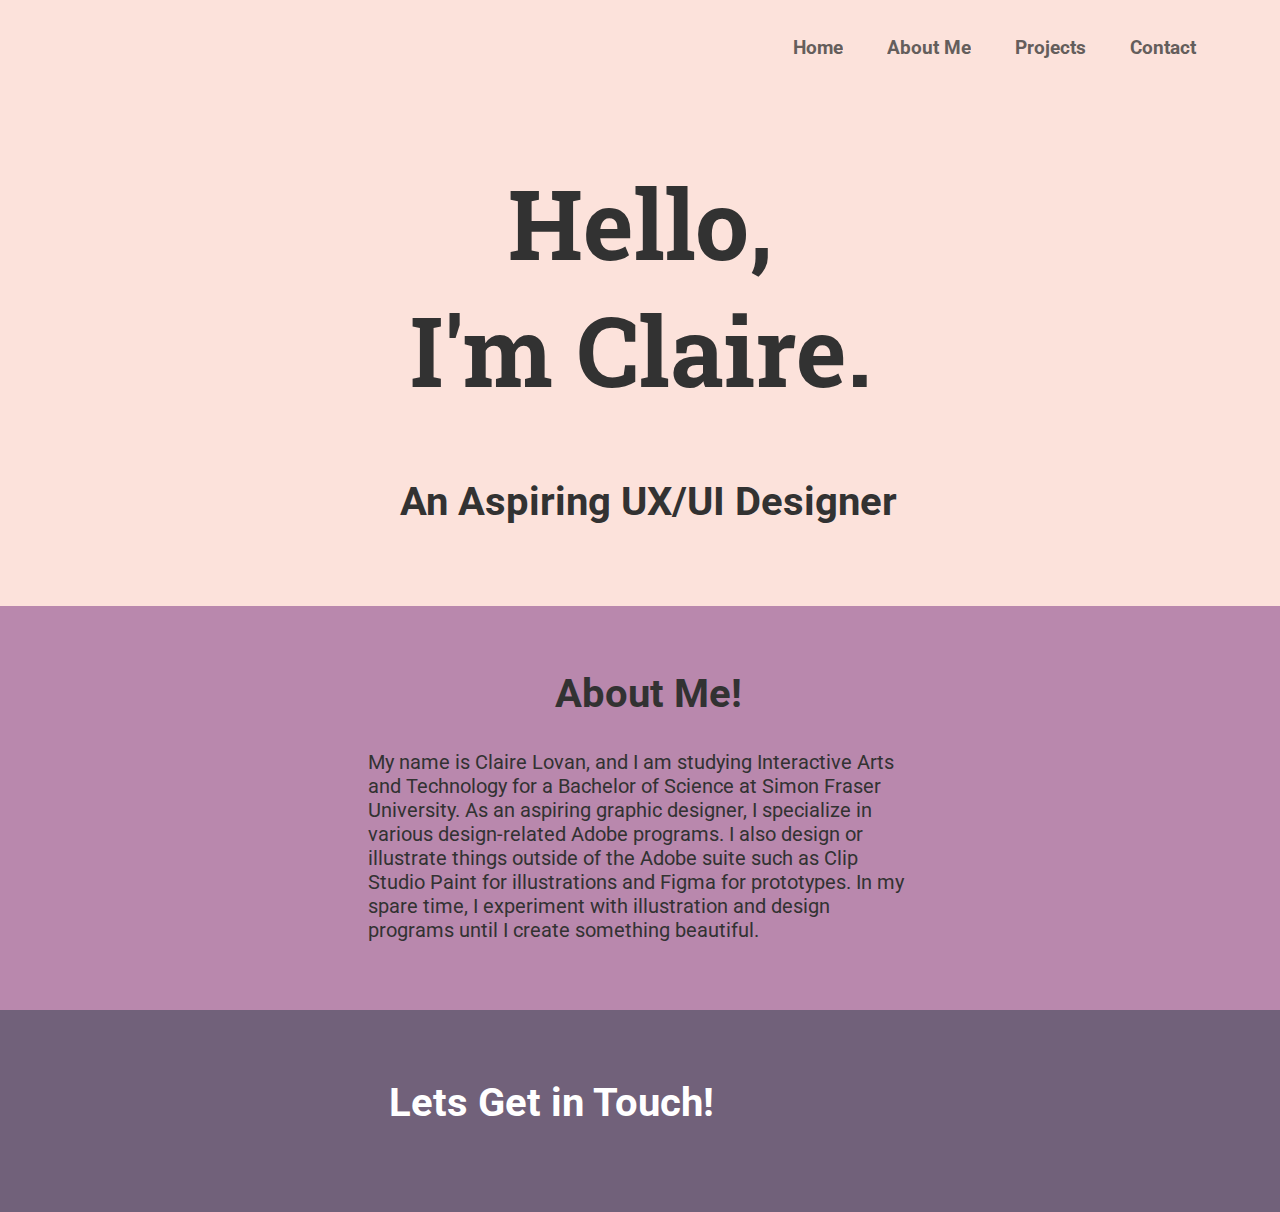
==== index.html @ 6eedde9e "Update and rename README.md to index.html" ====
<!DOCTYPE html>
<html lang = "en">
    <head>
        <meta charset="utf-8">
        <meta name="viewport" content="width=device-width, initial-scale=1">
        <title>Portfolio-home</title>
        <link href="css/stylesheet.css" rel="stylesheet">


        <link rel="preconnect" href="https://fonts.googleapis.com">
        <link rel="preconnect" href="https://fonts.gstatic.com" crossorigin>
        <link href="https://fonts.googleapis.com/css2?family=Roboto+Condensed&family=Roboto+Slab:wght@500&family=Roboto:wght@300&display=swap" rel="stylesheet">
        <!-- References:
            https://www.w3schools.com/howto/tryit.asp?filename=tryhow_js_topnav
        -->
        <link rel="stylesheet" href="https://cdnjs.cloudflare.com/ajax/libs/font-awesome/4.7.0/css/font-awesome.min.css">
    </head>
    <body>

        <nav class = "top-nav-bar" id = "top-nav">
            <a href = "portfolio-home.html" class = "top-nav-button-style">Home</a>
            <a href = "#About Me" class = "top-nav-button-style">About Me</a>
            <a href = "#projects" class = "top-nav-button-style">Projects</a>
            <a href = "#contact" class = "top-nav-button-style">Contact</a>
        </nav>

        <div class = "light-pink-container">
            <div class = "grid-container">
                
                <div class = "grid-item"></div>

                <div class = "grid-item">
                    <h1>Hello, <br>I'm Claire.</h1>
                    <h2>An Aspiring UX/UI Designer</h2>
                </div>

                <div class = "grid-item"></div>
                <div class = "grid-item"></div>
            </div>
        </div>

        <div class = "pink-container">
            <div class = "grid-container">
                <div class = "grid-item"></div>

                <div class = "grid-item">
                    <section id = "about-me">
                        <h2>About Me!</h2>
                        <p>My name is Claire Lovan, and I am studying Interactive Arts and Technology for a Bachelor of Science at Simon Fraser University. As an aspiring graphic designer, I specialize in various design-related Adobe programs. I also design or illustrate things outside of the Adobe suite such as Clip Studio Paint for illustrations and Figma for prototypes. In my spare time, I experiment with illustration and design programs until I create something beautiful. </p>
                    </section>
                </div>

                <div class = "grid-item"></div>
                <div class = "grid-item"></div>
            </div>
        </div>

        <div class = "darker-pink-container">
            <div class = "grid-container">
                <div class = "grid-item"></div>

                <div class = "grid-item">
                    <section id = "contact">
                        <div class = "column mid">
                        <h2 class = "add-white">Lets Get in Touch!</h2>
                    </section>
                </div>

                <div class = "grid-item"></div>
                <div class = "grid-item"></div>
            </div>
        </div>
</html>
---- css/stylesheet.css ----
* 
{
	box-sizing: border-box;
}

html 
{
    scroll-behavior: smooth;
}

body
{
    font-family: 'Roboto', sans-serif;
    color: rgb(50, 50, 50);
    margin: 0%;
}

h1
{
    color: rgb(50, 50, 50);
    font-size: 6rem;
    text-align: center;
    /**border-left: 0.5rem solid rgb(255, 215, 74);**/
    font-family: 'Roboto Slab', serif;
}

h2
{
    margin-left: 2rem;
    margin-right: 2rem;
    font-size: 2.5rem;
    font-weight: bold;
    padding-left: 1rem;
    text-align: center;
    /**border-left: 0.5rem solid rgb(255, 215, 74);**/
    margin-top: 3rem;
}

h3
{
    font-weight: bold;
    font-style: oblique;
    text-align: center;
}

p
{
    margin-left: 2rem;
    margin-right: 2rem;
    font-size: 1.25rem;
}

.p-style
{
    text-align: center;
}

img
{
    width: 100%;
	height: auto;
}

.styled-ol
{
    list-style-type: none;
    color: white;
}

/** Top Menu + Title of Home Page **/
/** References: 
    https://codepen.io/sreisner/pen/yOOOjx?editors=1100 
    https://www.w3schools.com/howto/tryit.asp?filename=tryhow_js_topnav
**/
.top-nav-bar
{
    overflow: hidden;
    display: block;
    background-color: rgb(252, 226, 219);
    width: 100%;
    text-align: right;
    padding-right: 4rem;
    padding-top: 1rem;
}

.top-nav-bar a
{
    display: inline-block;
}

.top-nav-button-style
{
    position: relative;
    color: rgb(50, 50, 50);
    font-size: 1.2rem;
    text-decoration: none; 
    transition-duration: 0.3s;
    transition-timing-function: ease-out;
    opacity: 0.75;
    font-weight: bold;
    padding: 1.25rem 0;
    margin: 0 1.25rem;
}

.top-nav-button-style:hover
{
    opacity: 1;
    color: rgb(185, 136, 173);
}

.top-nav-button-style::before
{
    transition: 0.3s;
    height: 0.1rem;
    width: 100%;
    content: "";
    position: absolute;
    background-color: rgb(185, 136, 173);
}

.top-nav-button-style::before
{
    width: 100%;
    bottom: 0.313rem;
    opacity: 0;
}

.top-nav-button-style:hover::before
{
    bottom: 0.625rem;
    opacity: 1;
}

.add-white-text
{
    color: rgb(247, 238, 244)
}

.light-pink-container
{
    overflow: hidden;
    background-color: rgb(252, 226, 219);
    width: 100%;
}
.pink-container
{
    overflow: hidden;
    background-color: rgb(185, 136, 173);
    width: 100%;
}

.darker-pink-container
{
    overflow: hidden;
    background-color: rgb(113, 97, 122);
    width: 100%;
}

/** Design Images **/
/** References: 
    https://www.w3schools.com/css/tryit.asp?filename=trycss_image_gallery
    https://blog.hubspot.com/website/center-an-image-in-html#:~:text=Step%201%3A%20Wrap%20the%20image,to%20a%20fixed%20length%20value.
**/

.figure-container
{
    position: relative;
    display: inline-block;
    border: 0.2rem solid rgb(72, 48, 139);
    max-width: 100%;
    height: auto;
}

.center-img
{
    text-align: center;
}

.link-img
{
    font-size: 1rem;
    text-decoration: none; 
    transition-duration: 0.3s;
    transition-timing-function: ease-out;
    max-width: 100%;
	height: auto;
    font-size: 1.5rem;
}

.figure-container:hover, .figure-container:focus
{
    border: 0.2rem solid rgb(255, 215, 74); 
}

.overlay
{
    background-color: rgb(255, 215, 74);
	min-height: 2rem;
	min-width: 2rem;
	opacity: 1;
	transition: opacity 0.5s;
	position: absolute;
	top: 0rem;
	bottom: 0rem;
	left: 0rem;
	right: 0rem;
    opacity: 0;
}

.overlay:hover
{
    opacity: 0.5;
}

.add-white
{
    color: white;
}

/** Buttons on Purple **/
.button-style
{
    display: inline-block;
    color: white;
    background-color: rgb(72, 48, 139);
    border-style: solid;
    border-width: 0.2rem;
    font-size: 1.5rem;
    text-decoration: none; 
    padding: 0.5rem 1rem 0.5rem 1rem;
    transition-duration: 0.3s;
    transition-timing-function: ease-out; 
    margin-left: 2rem;
    margin-right: 2rem;
}

.button-style:hover, .button-style:focus
{
    color: rgb(255, 215, 74);
    border-style: solid;
}

/** Buttons on White **/
.button-style-purple
{
    display: inline-block;
    color: rgb(72, 48, 139);
    background-color: white;
    border-style: solid;
    border-width: 0.2rem;
    font-size: 1rem;
    text-decoration: none; 
    padding: 0.5rem 1rem 0.5rem 1rem;
    transition-duration: 0.3s;
    transition-timing-function: ease-out; 
    opacity: 0.75;
    margin-left: 6rem;
    margin-right: 2rem;
    margin-bottom: 2rem;
}

.button-style-purple:hover, .button-style-purple:focus
{
    color: rgb(72, 48, 139);
    border-style: solid;
    opacity: 1; 
}

/** Bottom nav menu **/
/** Same as top menu - different colours **/
.bottom-nav-button
{
    display: inline-block;
    position: relative;
    color: white;
    font-size: 1.2rem;
    text-decoration: none; 
    transition-duration: 0.3s;
    transition-timing-function: ease-out;
    opacity: 0.75;
    text-align: center;
    padding: 1rem 0;
    padding-left: 2rem;
}

.bottom-nav-button:hover
{
    opacity: 1;
    color: white;
}

.bottom-nav-button::before
{
    transition: 0.3s;
    height: 0.1rem;
    width: 100%;
    content: "";
    position: absolute;
    background-color: white;
}

.bottom-nav-button::before
{
    width: 100%;
    bottom: 0.313rem;
    opacity: 0;
}

.bottom-nav-button:hover::before
{
    bottom: 0.625rem;
    opacity: 1;
}

.space
{
    padding-top: 2rem;
}

/** Grids **/
.grid-container
{
    display: grid;
    grid-template-columns: 25% 50% 25%;
}

.grid-item, .grid-item-special
{
    padding: 1rem;
}

.grid-item-nav
{
    grid-column: span 3;
}

.column 
{
    float: left;
    padding: 0.3rem;
}  

@media screen and (max-width: 37.5rem) 
{
    .grid
    {
        grid-template-columns: auto;
    }

    .grid-item-nav
    {
        grid-column: span 2;
    }
}
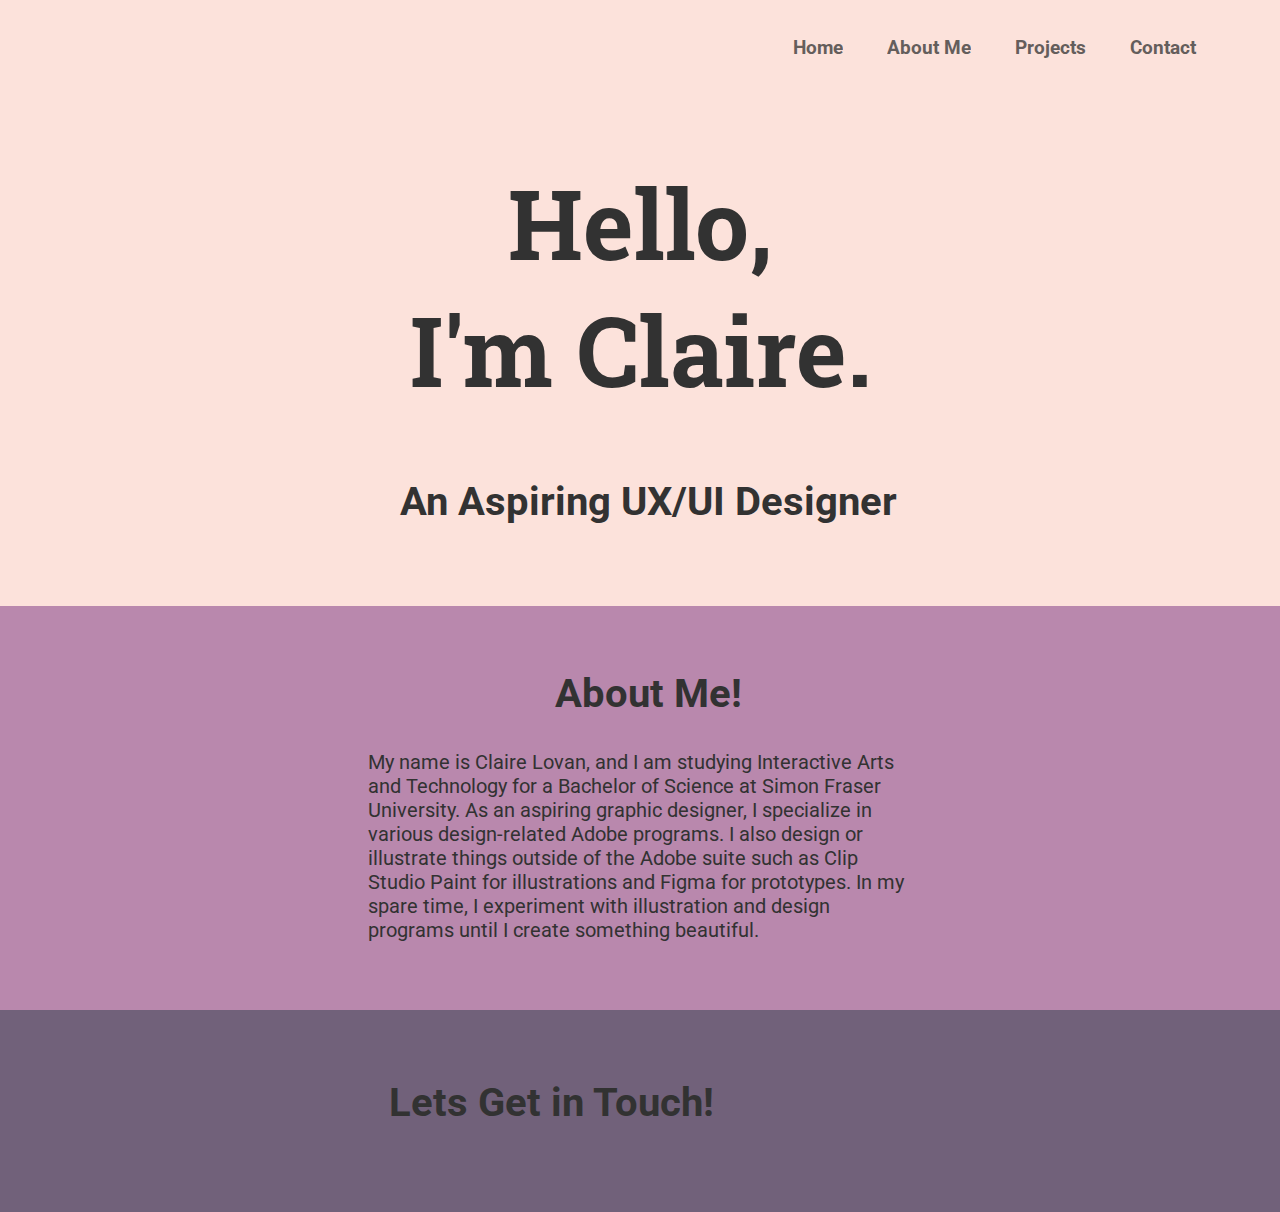
==== commit d08afe84: "comit" ====
--- a/index.html
+++ b/index.html
@@ -62,7 +62,7 @@
                 <div class = "grid-item">
                     <section id = "contact">
                         <div class = "column mid">
-                        <h2 class = "add-white">Lets Get in Touch!</h2>
+                        <h2>Lets Get in Touch!</h2>
                     </section>
                 </div>
 
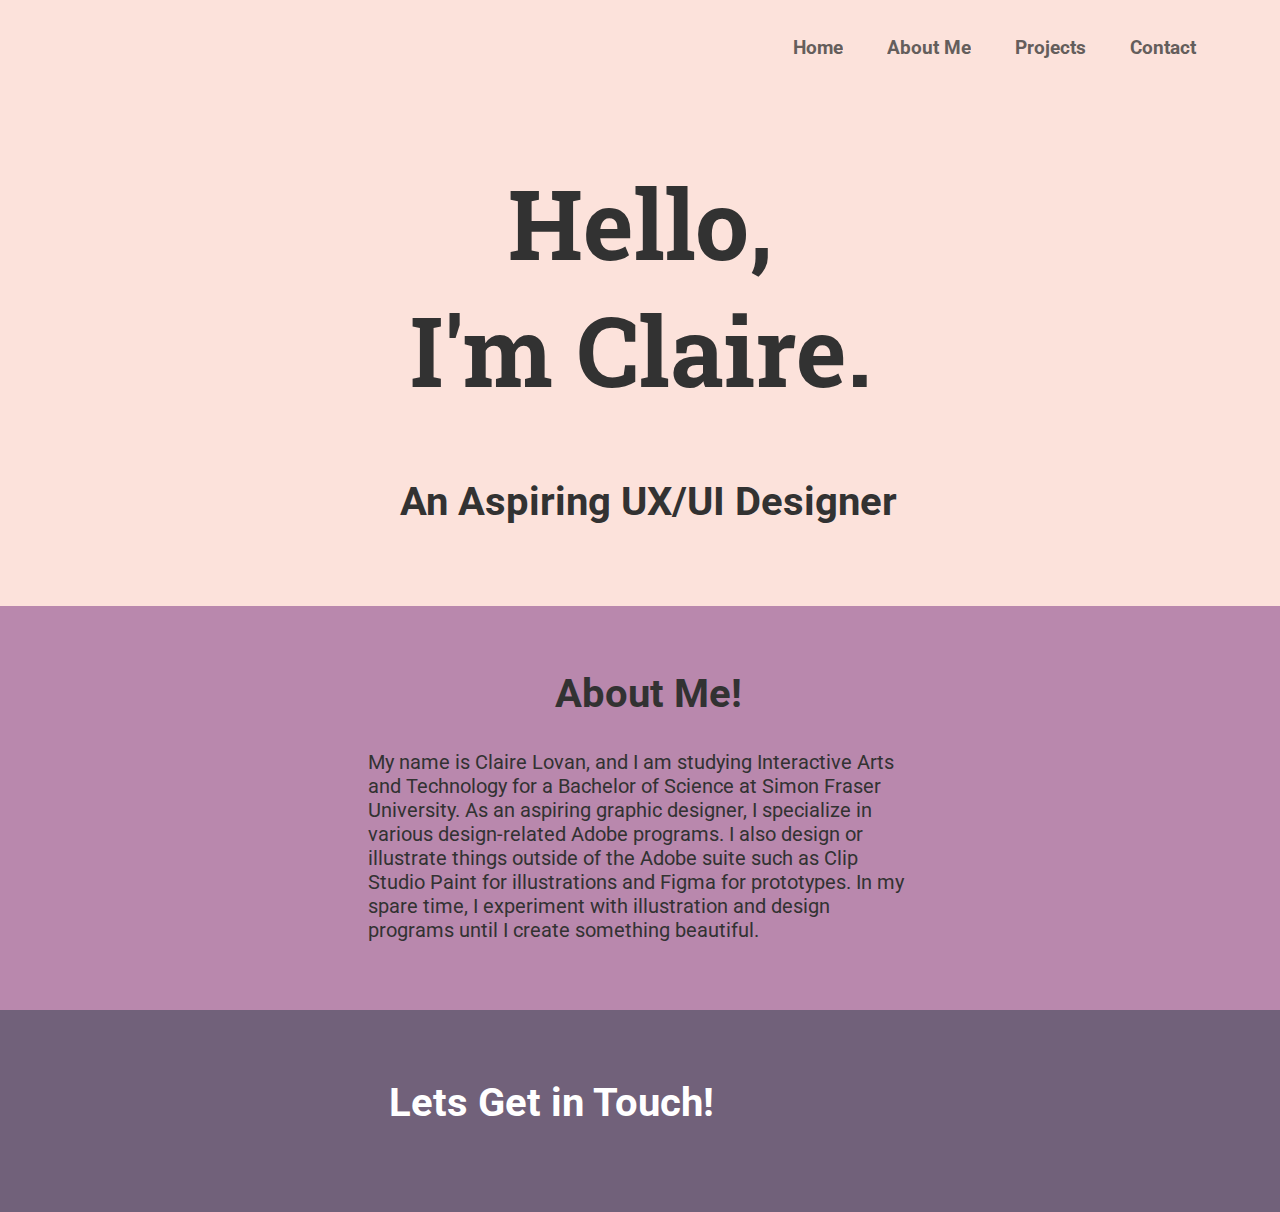
==== commit fa597911: "Update index.html" ====
--- a/index.html
+++ b/index.html
@@ -62,7 +62,7 @@
                 <div class = "grid-item">
                     <section id = "contact">
                         <div class = "column mid">
-                        <h2>Lets Get in Touch!</h2>
+                        <h2 class = "add-white">Lets Get in Touch!</h2>
                     </section>
                 </div>
 
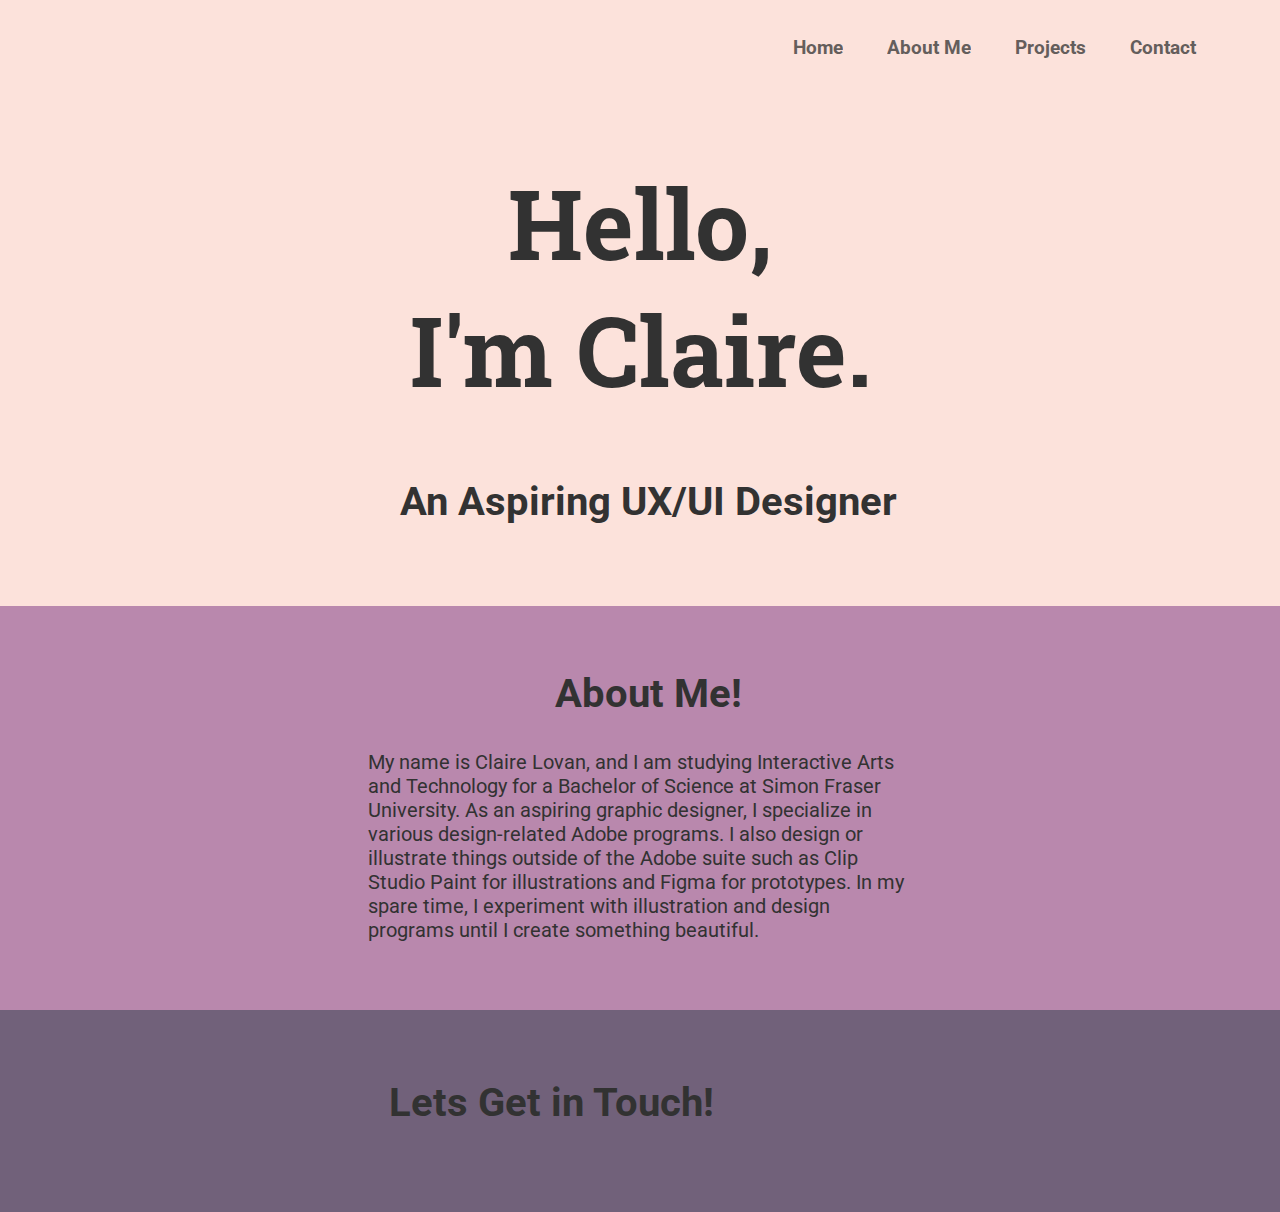
==== commit 906767bf: "Update index.html" ====
--- a/index.html
+++ b/index.html
@@ -62,7 +62,7 @@
                 <div class = "grid-item">
                     <section id = "contact">
                         <div class = "column mid">
-                        <h2 class = "add-white">Lets Get in Touch!</h2>
+                        <h2>Lets Get in Touch!</h2>
                     </section>
                 </div>
 
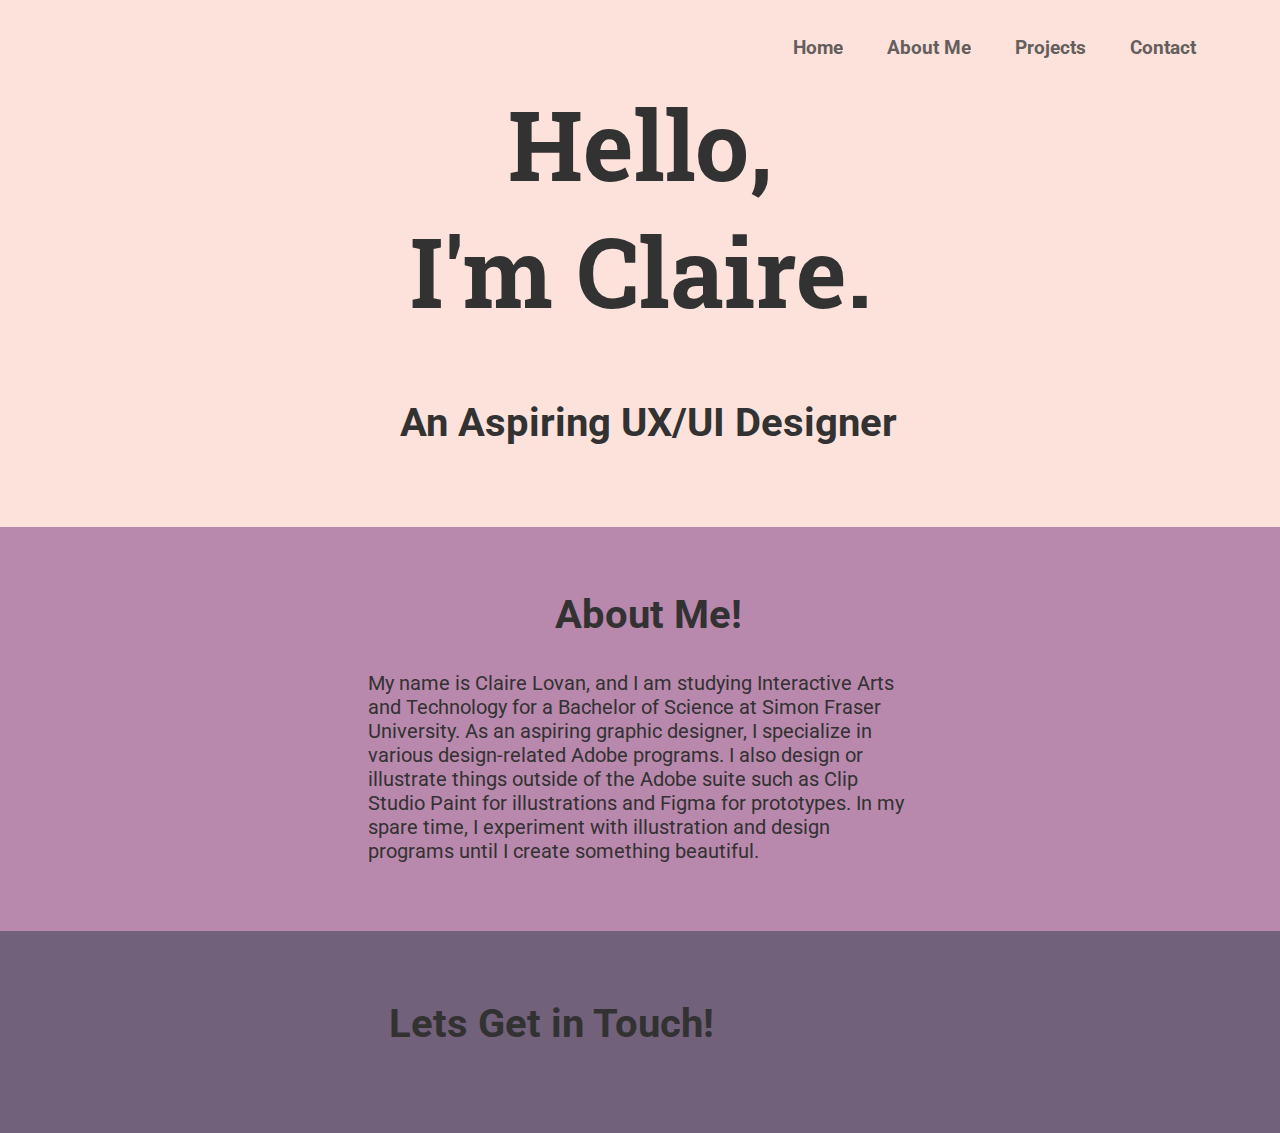
==== commit 1628d61a: "Update index.html" ====
--- a/index.html
+++ b/index.html
@@ -1,3 +1,4 @@
+<!-- Html file - official website design -->
 <!DOCTYPE html>
 <html lang = "en">
     <head>
--- a/css/stylesheet.css
+++ b/css/stylesheet.css
@@ -78,6 +78,7 @@
     display: block;
     background-color: rgb(252, 226, 219);
     width: 100%;
+    position: fixed;
     text-align: right;
     padding-right: 4rem;
     padding-top: 1rem;
@@ -166,7 +167,7 @@
 {
     position: relative;
     display: inline-block;
-    border: 0.2rem solid rgb(72, 48, 139);
+    border: 0.2rem solid rgb(113, 97, 122);
     max-width: 100%;
     height: auto;
 }
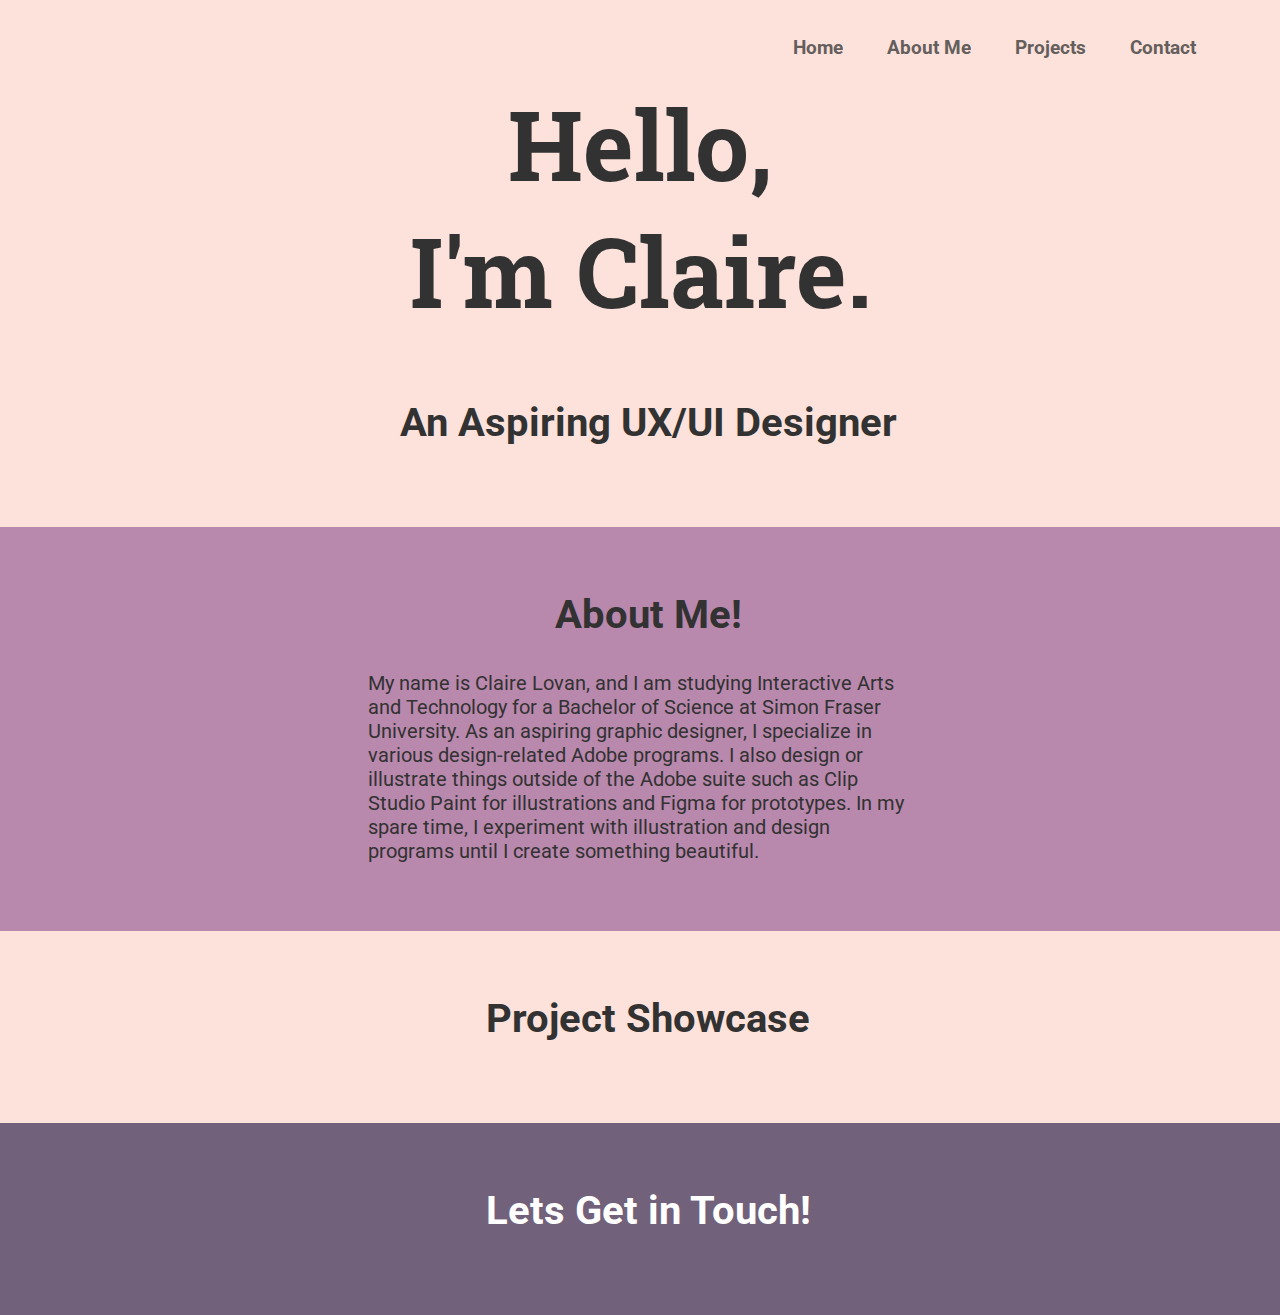
==== commit fbcdb6f9: "Update index.html" ====
--- a/index.html
+++ b/index.html
@@ -20,7 +20,7 @@
 
         <nav class = "top-nav-bar" id = "top-nav">
             <a href = "portfolio-home.html" class = "top-nav-button-style">Home</a>
-            <a href = "#About Me" class = "top-nav-button-style">About Me</a>
+            <a href = "#about" class = "top-nav-button-style">About Me</a>
             <a href = "#projects" class = "top-nav-button-style">Projects</a>
             <a href = "#contact" class = "top-nav-button-style">Contact</a>
         </nav>
@@ -45,9 +45,24 @@
                 <div class = "grid-item"></div>
 
                 <div class = "grid-item">
-                    <section id = "about-me">
+                    <section id = "about">
                         <h2>About Me!</h2>
                         <p>My name is Claire Lovan, and I am studying Interactive Arts and Technology for a Bachelor of Science at Simon Fraser University. As an aspiring graphic designer, I specialize in various design-related Adobe programs. I also design or illustrate things outside of the Adobe suite such as Clip Studio Paint for illustrations and Figma for prototypes. In my spare time, I experiment with illustration and design programs until I create something beautiful. </p>
+                    </section>
+                </div>
+
+                <div class = "grid-item"></div>
+                <div class = "grid-item"></div>
+            </div>
+        </div>
+
+        <div class = "light-pink-container">
+            <div class = "grid-container">
+                <div class = "grid-item"></div>
+
+                <div class = "grid-item">
+                    <section id = "projects">
+                        <h2>Project Showcase</h2>
                     </section>
                 </div>
 
@@ -62,8 +77,7 @@
 
                 <div class = "grid-item">
                     <section id = "contact">
-                        <div class = "column mid">
-                        <h2>Lets Get in Touch!</h2>
+                        <h2 class = "add-white">Lets Get in Touch!</h2>
                     </section>
                 </div>
 
